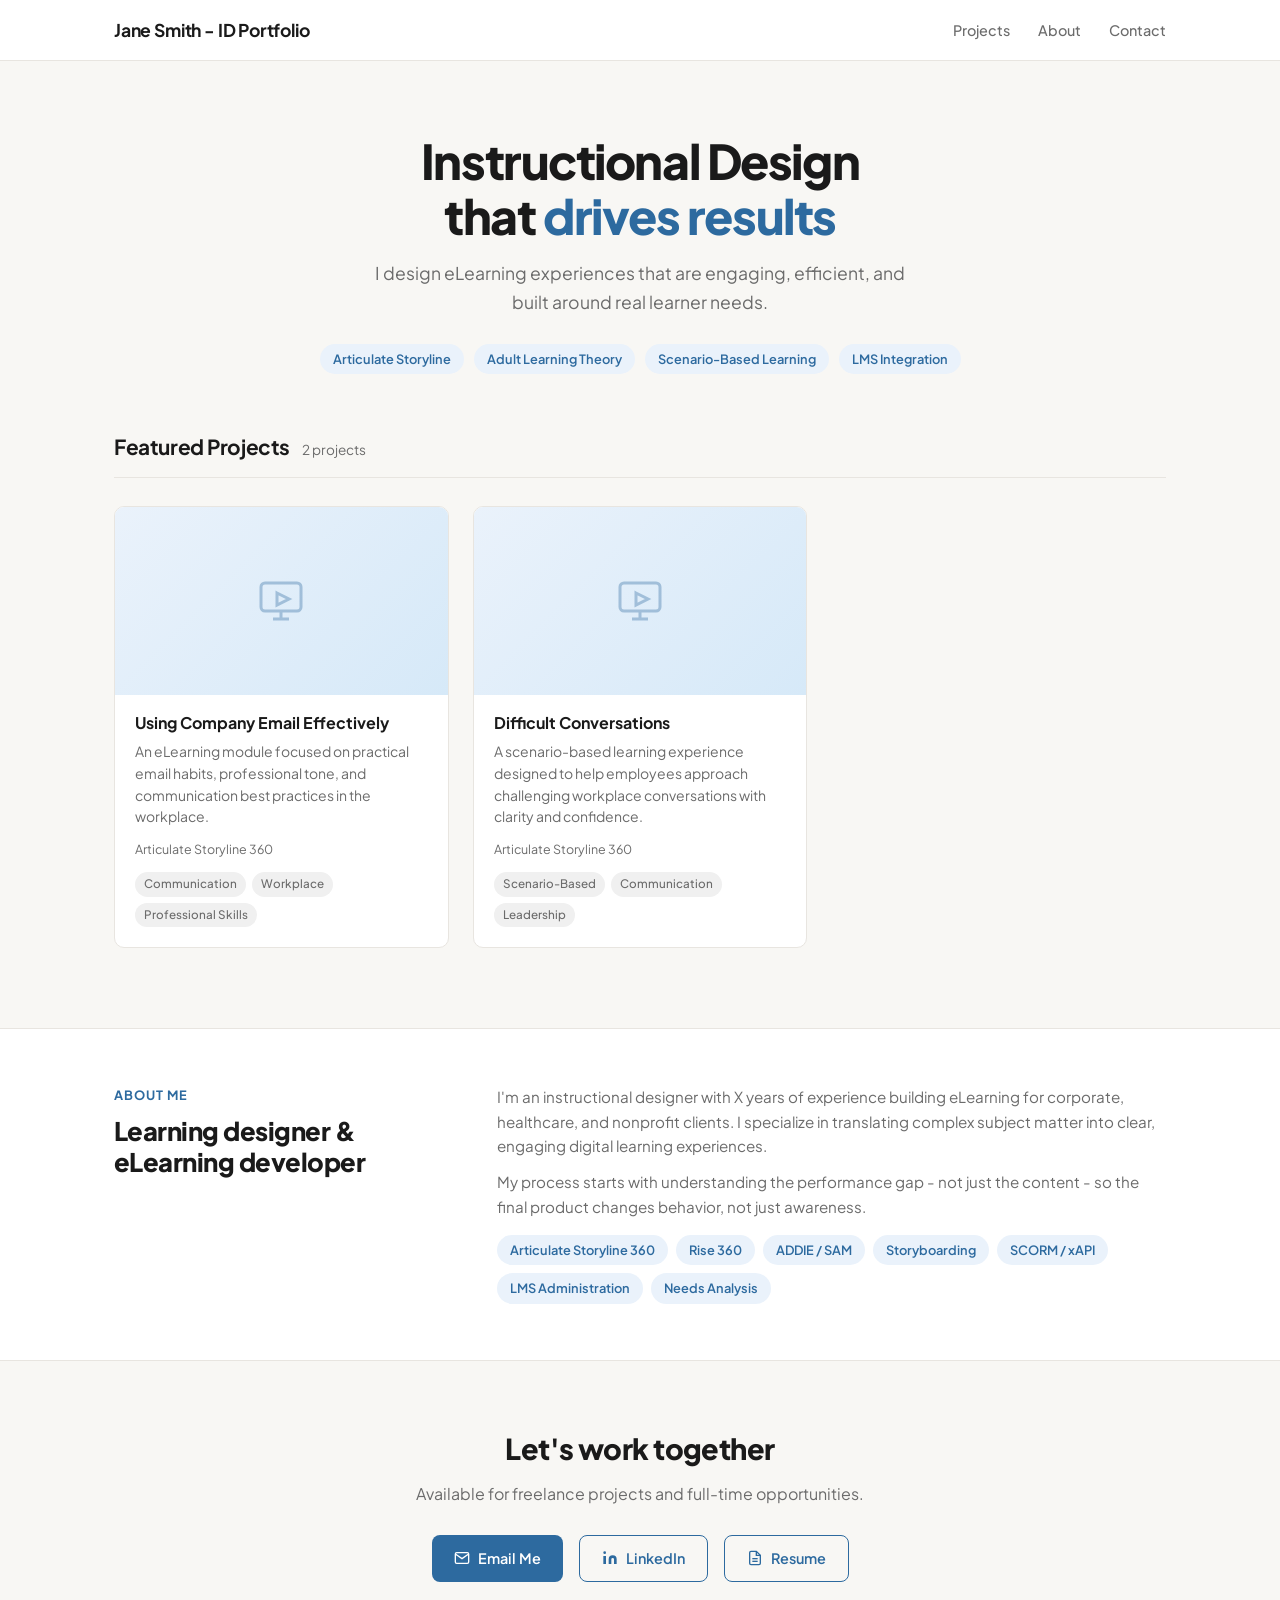
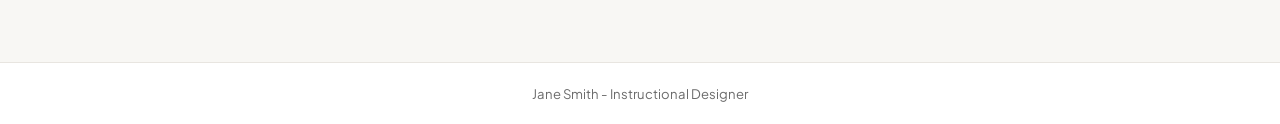
==== index.html @ 0b657733 "Initial portfolio site" ====
<!DOCTYPE html>
<html lang="en">
<head>
  <meta charset="UTF-8" />
  <meta name="viewport" content="width=device-width, initial-scale=1.0" />
  <title>ID Portfolio</title>
  <link rel="preconnect" href="https://fonts.googleapis.com" />
  <link rel="preconnect" href="https://fonts.gstatic.com" crossorigin />
  <link href="https://fonts.googleapis.com/css2?family=Plus+Jakarta+Sans:wght@400;500;600;700;800&display=swap" rel="stylesheet" />
  <link rel="stylesheet" href="style.css" />
</head>
<body>

  <!-- NAV -->
  <header>
    <nav class="container">
      <a href="index.html" class="nav-logo">Jane Smith - ID Portfolio</a>
      <ul class="nav-links">
        <li><a href="#projects">Projects</a></li>
        <li><a href="#about">About</a></li>
        <li><a href="#contact">Contact</a></li>
      </ul>
    </nav>
  </header>

  <!-- HERO -->
  <section class="hero">
    <div class="container">
      <h1>Instructional Design<br>that <span>drives results</span></h1>
      <p>I design eLearning experiences that are engaging, efficient, and built around real learner needs.</p>
      <div class="hero-tags">
        <span class="hero-tag">Articulate Storyline</span>
        <span class="hero-tag">Adult Learning Theory</span>
        <span class="hero-tag">Scenario-Based Learning</span>
        <span class="hero-tag">LMS Integration</span>
      </div>
    </div>
  </section>

  <!-- PROJECTS -->
  <section class="projects-section" id="projects">
    <div class="container">
      <div class="section-header">
        <h2>Featured Projects</h2>
        <span id="project-count"></span>
      </div>
      <div class="project-grid" id="project-grid">
        <!-- Cards injected by JS -->
      </div>
    </div>
  </section>

  <!-- ABOUT -->
  <section class="about-section" id="about">
    <div class="container">
      <div class="about-inner">
        <div>
          <p class="about-label">About Me</p>
          <h2>Learning designer & eLearning developer</h2>
        </div>
        <div class="about-body">
          <p>
            I'm an instructional designer with X years of experience building eLearning for
            corporate, healthcare, and nonprofit clients. I specialize in translating complex
            subject matter into clear, engaging digital learning experiences.
          </p>
          <p>
            My process starts with understanding the performance gap - not just the content -
            so the final product changes behavior, not just awareness.
          </p>
          <div class="about-skills">
            <span class="skill-chip">Articulate Storyline 360</span>
            <span class="skill-chip">Rise 360</span>
            <span class="skill-chip">ADDIE / SAM</span>
            <span class="skill-chip">Storyboarding</span>
            <span class="skill-chip">SCORM / xAPI</span>
            <span class="skill-chip">LMS Administration</span>
            <span class="skill-chip">Needs Analysis</span>
          </div>
        </div>
      </div>
    </div>
  </section>

  <!-- CONTACT -->
  <section class="contact-section" id="contact">
    <div class="container">
      <h2>Let's work together</h2>
      <p>Available for freelance projects and full-time opportunities.</p>
      <div class="contact-links">
        <a href="mailto:you@email.com" class="btn btn-primary">
          <!-- mail icon -->
          <svg width="16" height="16" fill="none" stroke="currentColor" stroke-width="2" viewBox="0 0 24 24">
            <path d="M4 4h16c1.1 0 2 .9 2 2v12c0 1.1-.9 2-2 2H4c-1.1 0-2-.9-2-2V6c0-1.1.9-2 2-2z"/>
            <polyline points="22,6 12,13 2,6"/>
          </svg>
          Email Me
        </a>
        <a href="https://linkedin.com/in/yourprofile" target="_blank" rel="noopener" class="btn btn-outline">
          <!-- linkedin icon -->
          <svg width="16" height="16" fill="currentColor" viewBox="0 0 24 24">
            <path d="M16 8a6 6 0 0 1 6 6v7h-4v-7a2 2 0 0 0-2-2 2 2 0 0 0-2 2v7h-4v-7a6 6 0 0 1 6-6z"/>
            <rect x="2" y="9" width="4" height="12"/><circle cx="4" cy="4" r="2"/>
          </svg>
          LinkedIn
        </a>
        <a href="resume.pdf" target="_blank" class="btn btn-outline">
          <!-- doc icon -->
          <svg width="16" height="16" fill="none" stroke="currentColor" stroke-width="2" viewBox="0 0 24 24">
            <path d="M14 2H6a2 2 0 0 0-2 2v16a2 2 0 0 0 2 2h12a2 2 0 0 0 2-2V8z"/>
            <polyline points="14,2 14,8 20,8"/>
            <line x1="16" y1="13" x2="8" y2="13"/>
            <line x1="16" y1="17" x2="8" y2="17"/>
          </svg>
          Resume
        </a>
      </div>
    </div>
  </section>

  <footer>
    <div class="container">
      <span id="footer-name">Jane Smith</span> - Instructional Designer
    </div>
  </footer>

  <script>
    // Load projects from projects.json and render cards
    async function loadProjects() {
      const grid = document.getElementById('project-grid');
      const countEl = document.getElementById('project-count');

      try {
        const res = await fetch('projects.json');
        if (!res.ok) throw new Error('Could not load projects.json');
        const projects = await res.json();

        countEl.textContent = `${projects.length} project${projects.length !== 1 ? 's' : ''}`;

        grid.innerHTML = projects.map(p => `
          <a class="project-card" href="project.html?id=${encodeURIComponent(p.id)}">
            <div class="project-card-thumb">
              ${p.thumbnail
                ? `<img src="${p.thumbnail}" alt="${p.title}" onerror="this.parentElement.innerHTML=thumbPlaceholder()" />`
                : thumbPlaceholderHTML()
              }
            </div>
            <div class="project-card-body">
              <div class="project-card-title">${p.title}</div>
              <div class="project-card-desc">${p.description}</div>
              <div class="project-card-meta">
                ${p.duration ? `<span>
                  <svg width="13" height="13" fill="none" stroke="currentColor" stroke-width="2" viewBox="0 0 24 24">
                    <circle cx="12" cy="12" r="10"/><polyline points="12,6 12,12 16,14"/>
                  </svg>
                  ${p.duration}
                </span>` : ''}
                ${p.tools ? `<span>${p.tools}</span>` : ''}
              </div>
              <div class="project-tags">
                ${(p.tags || []).map(t => `<span class="tag">${t}</span>`).join('')}
              </div>
            </div>
          </a>
        `).join('');
      } catch (e) {
        grid.innerHTML = `<div class="error-msg"><p>Could not load projects. Make sure you're running this on a web server.</p></div>`;
        console.error(e);
      }
    }

    function thumbPlaceholderHTML() {
      return `<div class="thumb-placeholder">
        <svg width="48" height="48" fill="none" stroke="#2d6a9f" stroke-width="1.5" viewBox="0 0 24 24">
          <rect x="2" y="3" width="20" height="14" rx="2"/>
          <path d="M8 21h8M12 17v4"/>
          <polygon points="10,8 16,11 10,14"/>
        </svg>
      </div>`;
    }

    loadProjects();
  </script>
</body>
</html>
---- style.css ----
/* ===========================
   Reset & Base
   =========================== */
*, *::before, *::after { box-sizing: border-box; margin: 0; padding: 0; }

:root {
  --bg: #f8f7f4;
  --surface: #ffffff;
  --border: #e8e5e0;
  --text: #1a1a1a;
  --text-muted: #6b6b6b;
  --accent: #2d6a9f;
  --accent-hover: #1f4f7a;
  --accent-light: #eaf2fb;
  --tag-bg: #f0f0f0;
  --radius: 10px;
  --shadow: 0 2px 12px rgba(0,0,0,0.08);
  --shadow-hover: 0 6px 24px rgba(0,0,0,0.13);
  --max-width: 1100px;
  --font: 'Plus Jakarta Sans', -apple-system, BlinkMacSystemFont, 'Segoe UI', sans-serif;
}

html { font-size: 16px; }

body {
  font-family: var(--font);
  background: var(--bg);
  color: var(--text);
  line-height: 1.6;
  min-height: 100vh;
}

a { color: var(--accent); text-decoration: none; }
a:hover { color: var(--accent-hover); }

img { display: block; max-width: 100%; }

/* ===========================
   Layout
   =========================== */
.container {
  max-width: var(--max-width);
  margin: 0 auto;
  padding: 0 24px;
}

/* ===========================
   Header / Nav
   =========================== */
header {
  background: var(--surface);
  border-bottom: 1px solid var(--border);
  position: sticky;
  top: 0;
  z-index: 100;
}

nav {
  display: flex;
  align-items: center;
  justify-content: space-between;
  height: 60px;
}

.nav-logo {
  font-weight: 700;
  font-size: 1.1rem;
  color: var(--text);
  letter-spacing: -0.01em;
}

.nav-links {
  display: flex;
  gap: 28px;
  list-style: none;
}

.nav-links a {
  color: var(--text-muted);
  font-size: 0.9rem;
  font-weight: 500;
  transition: color 0.2s;
}

.nav-links a:hover { color: var(--accent); }

/* ===========================
   Hero
   =========================== */
.hero {
  padding: 72px 0 56px;
  text-align: center;
}

.hero h1 {
  font-size: clamp(2rem, 5vw, 3rem);
  font-weight: 800;
  letter-spacing: -0.03em;
  line-height: 1.15;
  margin-bottom: 16px;
}

.hero h1 span { color: var(--accent); }

.hero p {
  font-size: 1.1rem;
  color: var(--text-muted);
  max-width: 540px;
  margin: 0 auto 28px;
}

.hero-tags {
  display: flex;
  gap: 10px;
  justify-content: center;
  flex-wrap: wrap;
}

.hero-tag {
  background: var(--accent-light);
  color: var(--accent);
  font-size: 0.8rem;
  font-weight: 600;
  padding: 5px 13px;
  border-radius: 99px;
}

/* ===========================
   Section Headers
   =========================== */
.section-header {
  display: flex;
  align-items: baseline;
  gap: 12px;
  margin-bottom: 28px;
  padding-bottom: 14px;
  border-bottom: 1px solid var(--border);
}

.section-header h2 {
  font-size: 1.3rem;
  font-weight: 700;
  letter-spacing: -0.02em;
}

.section-header span {
  font-size: 0.85rem;
  color: var(--text-muted);
}

/* ===========================
   Project Grid
   =========================== */
.projects-section { padding: 0 0 80px; }

.project-grid {
  display: grid;
  grid-template-columns: repeat(auto-fill, minmax(300px, 1fr));
  gap: 24px;
}

.project-card {
  background: var(--surface);
  border: 1px solid var(--border);
  border-radius: var(--radius);
  overflow: hidden;
  transition: box-shadow 0.2s, transform 0.2s;
  cursor: pointer;
  display: flex;
  flex-direction: column;
}

.project-card:hover {
  box-shadow: var(--shadow-hover);
  transform: translateY(-2px);
}

.project-card-thumb {
  aspect-ratio: 16/9;
  background: var(--accent-light);
  overflow: hidden;
  position: relative;
}

.project-card-thumb img {
  width: 100%;
  height: 100%;
  object-fit: cover;
  transition: transform 0.3s;
}

.project-card:hover .project-card-thumb img {
  transform: scale(1.03);
}

.thumb-placeholder {
  width: 100%;
  height: 100%;
  display: flex;
  align-items: center;
  justify-content: center;
  background: linear-gradient(135deg, var(--accent-light), #d6e9f8);
}

.thumb-placeholder svg {
  opacity: 0.35;
}

.project-card-body {
  padding: 18px 20px 20px;
  flex: 1;
  display: flex;
  flex-direction: column;
  gap: 8px;
}

.project-card-title {
  font-size: 1rem;
  font-weight: 700;
  color: var(--text);
  line-height: 1.3;
}

.project-card-desc {
  font-size: 0.875rem;
  color: var(--text-muted);
  line-height: 1.55;
  flex: 1;
}

.project-card-meta {
  display: flex;
  align-items: center;
  gap: 12px;
  font-size: 0.78rem;
  color: var(--text-muted);
  margin-top: 4px;
}

.project-card-meta span {
  display: flex;
  align-items: center;
  gap: 4px;
}

.project-tags {
  display: flex;
  flex-wrap: wrap;
  gap: 6px;
  margin-top: 4px;
}

.tag {
  background: var(--tag-bg);
  color: var(--text-muted);
  font-size: 0.73rem;
  font-weight: 500;
  padding: 3px 9px;
  border-radius: 99px;
}

/* ===========================
   About Section
   =========================== */
.about-section {
  background: var(--surface);
  border-top: 1px solid var(--border);
  border-bottom: 1px solid var(--border);
  padding: 56px 0;
  margin-bottom: 0;
}

.about-inner {
  display: grid;
  grid-template-columns: 1fr 2fr;
  gap: 48px;
  align-items: start;
}

.about-label {
  font-size: 0.8rem;
  font-weight: 700;
  text-transform: uppercase;
  letter-spacing: 0.08em;
  color: var(--accent);
  margin-bottom: 10px;
}

.about-inner h2 {
  font-size: 1.6rem;
  font-weight: 800;
  letter-spacing: -0.02em;
  line-height: 1.2;
}

.about-body p {
  color: var(--text-muted);
  margin-bottom: 12px;
  font-size: 0.95rem;
}

.about-skills {
  display: flex;
  flex-wrap: wrap;
  gap: 8px;
  margin-top: 16px;
}

.skill-chip {
  background: var(--accent-light);
  color: var(--accent);
  font-size: 0.8rem;
  font-weight: 600;
  padding: 5px 13px;
  border-radius: 99px;
}

/* ===========================
   Contact Section
   =========================== */
.contact-section {
  padding: 64px 0 80px;
  text-align: center;
}

.contact-section h2 {
  font-size: 1.8rem;
  font-weight: 800;
  letter-spacing: -0.02em;
  margin-bottom: 10px;
}

.contact-section p {
  color: var(--text-muted);
  margin-bottom: 28px;
}

.contact-links {
  display: flex;
  gap: 16px;
  justify-content: center;
  flex-wrap: wrap;
}

.btn {
  display: inline-flex;
  align-items: center;
  gap: 8px;
  font-size: 0.9rem;
  font-weight: 600;
  padding: 11px 22px;
  border-radius: 8px;
  transition: background 0.2s, color 0.2s, box-shadow 0.2s;
}

.btn-primary {
  background: var(--accent);
  color: #fff;
}

.btn-primary:hover {
  background: var(--accent-hover);
  color: #fff;
  box-shadow: 0 4px 14px rgba(45,106,159,0.3);
}

.btn-outline {
  background: transparent;
  color: var(--accent);
  border: 1.5px solid var(--accent);
}

.btn-outline:hover {
  background: var(--accent-light);
}

/* ===========================
   Footer
   =========================== */
footer {
  background: var(--surface);
  border-top: 1px solid var(--border);
  padding: 20px 0;
  text-align: center;
  font-size: 0.82rem;
  color: var(--text-muted);
}

/* ===========================
   Project Page
   =========================== */
.project-page-header {
  padding: 40px 0 0;
}

.back-link {
  display: inline-flex;
  align-items: center;
  gap: 6px;
  font-size: 0.875rem;
  color: var(--text-muted);
  font-weight: 500;
  margin-bottom: 24px;
  transition: color 0.2s;
}

.back-link:hover { color: var(--accent); }

.project-page-meta {
  margin-bottom: 28px;
}

.project-page-meta h1 {
  font-size: clamp(1.5rem, 4vw, 2.2rem);
  font-weight: 800;
  letter-spacing: -0.02em;
  margin-bottom: 10px;
}

.project-page-meta p {
  color: var(--text-muted);
  font-size: 1rem;
  max-width: 640px;
  margin-bottom: 14px;
}

.project-info-row {
  display: flex;
  flex-wrap: wrap;
  gap: 20px;
  font-size: 0.85rem;
  color: var(--text-muted);
  padding: 14px 0;
  border-top: 1px solid var(--border);
  border-bottom: 1px solid var(--border);
  margin-bottom: 28px;
}

.project-info-row strong { color: var(--text); }

/* ===========================
   Storyline Embed
   =========================== */
.storyline-wrap {
  background: #000;
  border-radius: var(--radius);
  overflow: hidden;
  box-shadow: var(--shadow);
  margin-bottom: 40px;
  position: relative;
}

.storyline-wrap iframe {
  width: 100%;
  border: none;
  display: block;
}

.storyline-wrap.loading::after {
  content: 'Loading module...';
  position: absolute;
  inset: 0;
  display: flex;
  align-items: center;
  justify-content: center;
  color: #888;
  font-size: 0.9rem;
  background: #f0f0f0;
}

/* ===========================
   Error / Loading States
   =========================== */
.error-msg {
  padding: 40px;
  text-align: center;
  color: var(--text-muted);
}

.error-msg h2 { margin-bottom: 8px; font-size: 1.2rem; }

/* ===========================
   Responsive
   =========================== */
@media (max-width: 700px) {
  .about-inner { grid-template-columns: 1fr; gap: 24px; }
  .project-grid { grid-template-columns: 1fr; }
  nav { gap: 16px; }
  .nav-links { gap: 16px; }
}
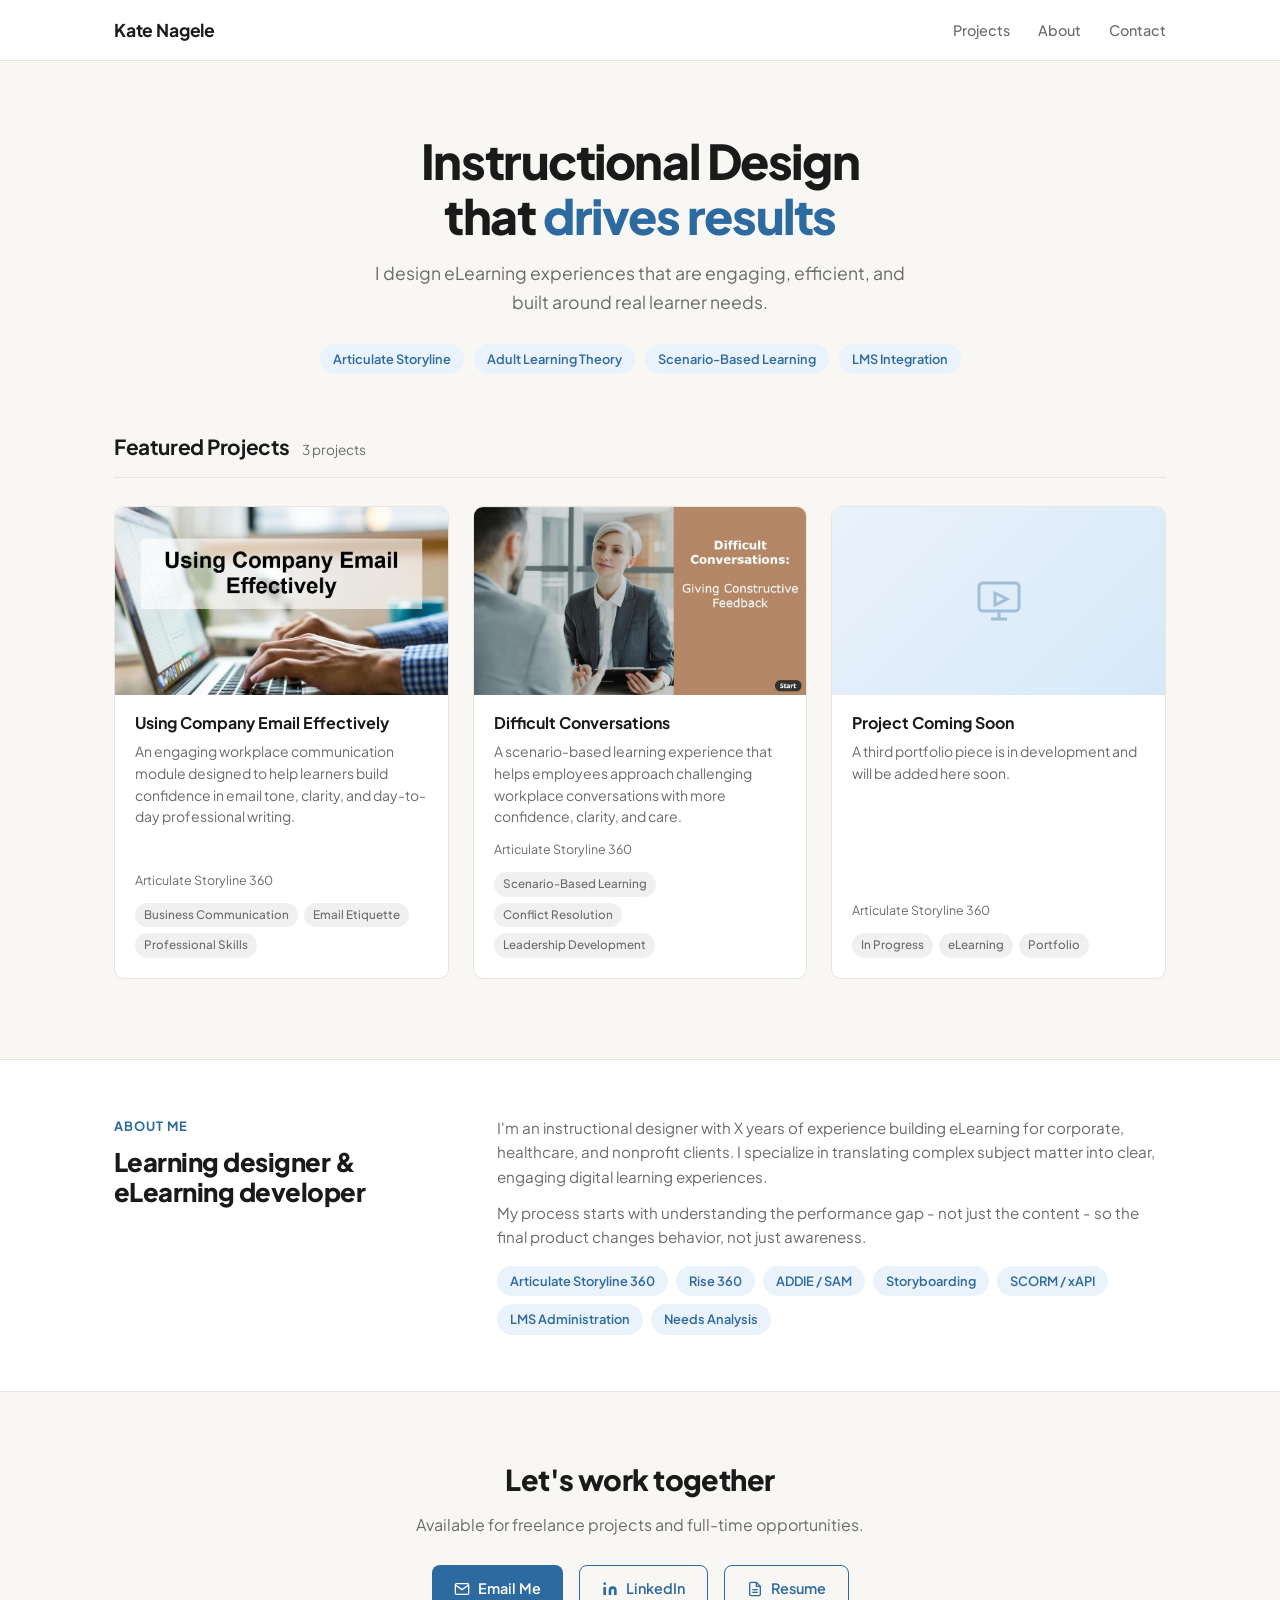
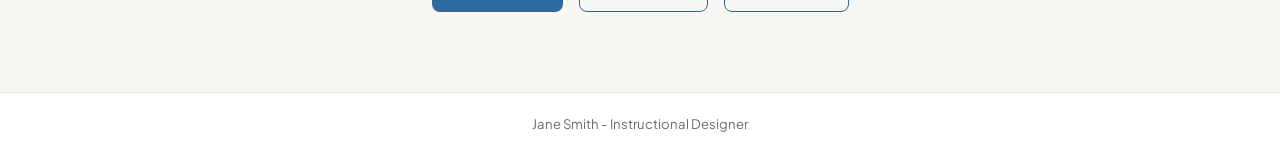
==== commit 2c5ee164: "Update portfolio projects and styling" ====
--- a/index.html
+++ b/index.html
@@ -14,7 +14,7 @@
   <!-- NAV -->
   <header>
     <nav class="container">
-      <a href="index.html" class="nav-logo">Jane Smith - ID Portfolio</a>
+      <a href="index.html" class="nav-logo">Kate Nagele</a>
       <ul class="nav-links">
         <li><a href="#projects">Projects</a></li>
         <li><a href="#about">About</a></li>
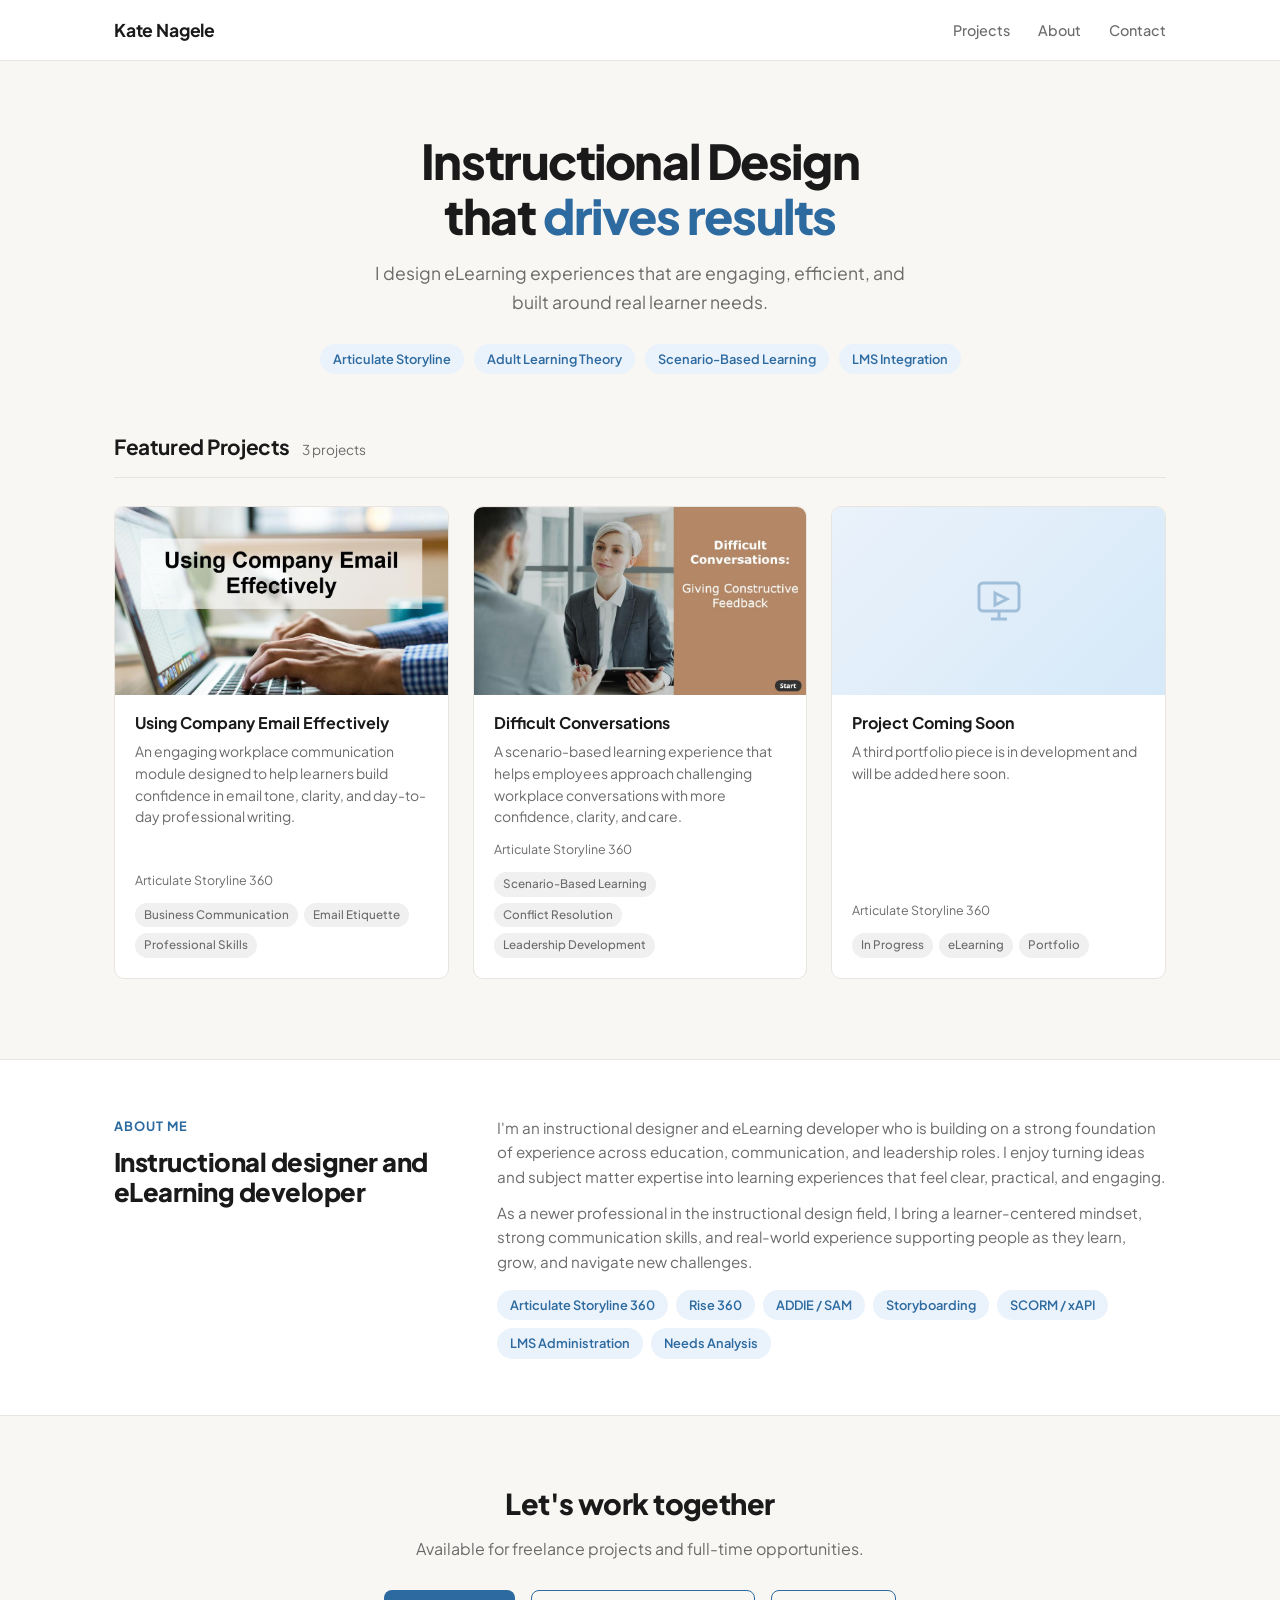
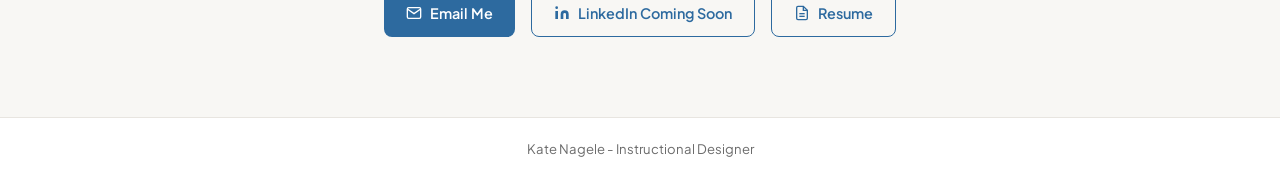
==== commit 0db2eb3d: "Polish portfolio branding and about content" ====
--- a/index.html
+++ b/index.html
@@ -3,7 +3,7 @@
 <head>
   <meta charset="UTF-8" />
   <meta name="viewport" content="width=device-width, initial-scale=1.0" />
-  <title>ID Portfolio</title>
+  <title>Kate Nagele | Instructional Design Portfolio</title>
   <link rel="preconnect" href="https://fonts.googleapis.com" />
   <link rel="preconnect" href="https://fonts.gstatic.com" crossorigin />
   <link href="https://fonts.googleapis.com/css2?family=Plus+Jakarta+Sans:wght@400;500;600;700;800&display=swap" rel="stylesheet" />
@@ -56,17 +56,19 @@
       <div class="about-inner">
         <div>
           <p class="about-label">About Me</p>
-          <h2>Learning designer & eLearning developer</h2>
+          <h2>Instructional designer and eLearning developer</h2>
         </div>
         <div class="about-body">
           <p>
-            I'm an instructional designer with X years of experience building eLearning for
-            corporate, healthcare, and nonprofit clients. I specialize in translating complex
-            subject matter into clear, engaging digital learning experiences.
+            I'm an instructional designer and eLearning developer who is building on a strong
+            foundation of experience across education, communication, and leadership roles. I
+            enjoy turning ideas and subject matter expertise into learning experiences that feel
+            clear, practical, and engaging.
           </p>
           <p>
-            My process starts with understanding the performance gap - not just the content -
-            so the final product changes behavior, not just awareness.
+            As a newer professional in the instructional design field, I bring a learner-centered
+            mindset, strong communication skills, and real-world experience supporting people as
+            they learn, grow, and navigate new challenges.
           </p>
           <div class="about-skills">
             <span class="skill-chip">Articulate Storyline 360</span>
@@ -88,7 +90,7 @@
       <h2>Let's work together</h2>
       <p>Available for freelance projects and full-time opportunities.</p>
       <div class="contact-links">
-        <a href="mailto:you@email.com" class="btn btn-primary">
+        <a href="mailto:katenagele@gmail.com" class="btn btn-primary">
           <!-- mail icon -->
           <svg width="16" height="16" fill="none" stroke="currentColor" stroke-width="2" viewBox="0 0 24 24">
             <path d="M4 4h16c1.1 0 2 .9 2 2v12c0 1.1-.9 2-2 2H4c-1.1 0-2-.9-2-2V6c0-1.1.9-2 2-2z"/>
@@ -96,13 +98,13 @@
           </svg>
           Email Me
         </a>
-        <a href="https://linkedin.com/in/yourprofile" target="_blank" rel="noopener" class="btn btn-outline">
+        <a href="#" class="btn btn-outline" aria-disabled="true">
           <!-- linkedin icon -->
           <svg width="16" height="16" fill="currentColor" viewBox="0 0 24 24">
             <path d="M16 8a6 6 0 0 1 6 6v7h-4v-7a2 2 0 0 0-2-2 2 2 0 0 0-2 2v7h-4v-7a6 6 0 0 1 6-6z"/>
             <rect x="2" y="9" width="4" height="12"/><circle cx="4" cy="4" r="2"/>
           </svg>
-          LinkedIn
+          LinkedIn Coming Soon
         </a>
         <a href="resume.pdf" target="_blank" class="btn btn-outline">
           <!-- doc icon -->
@@ -120,7 +122,7 @@
 
   <footer>
     <div class="container">
-      <span id="footer-name">Jane Smith</span> - Instructional Designer
+      <span id="footer-name">Kate Nagele</span> - Instructional Designer
     </div>
   </footer>
 
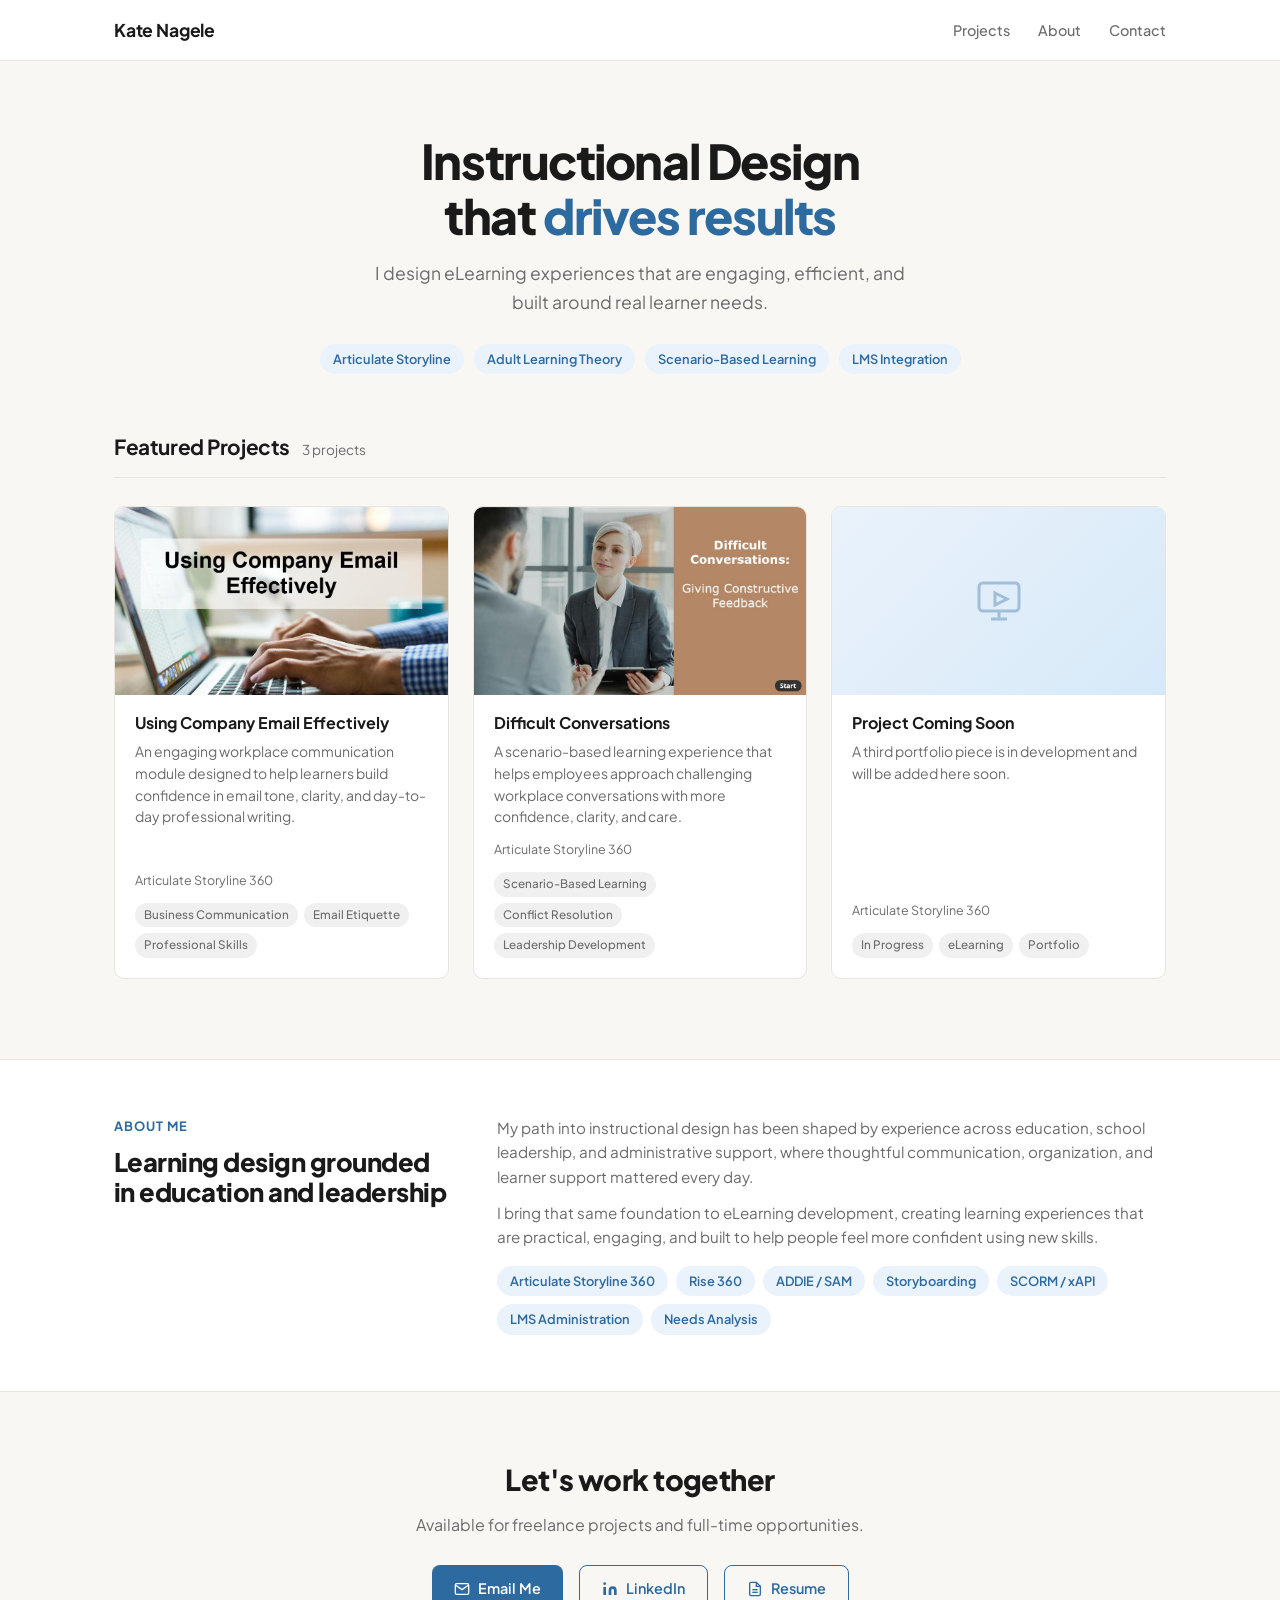
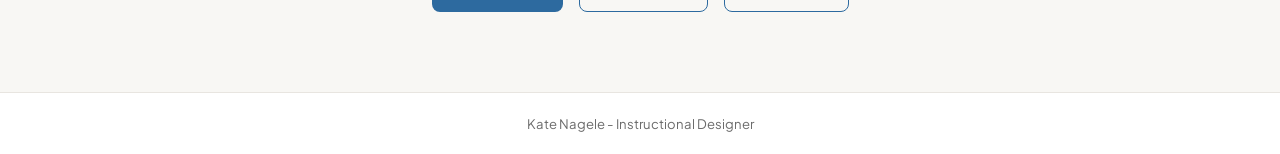
==== commit 9648bf72: "Refine about section and profile links" ====
--- a/index.html
+++ b/index.html
@@ -56,19 +56,18 @@
       <div class="about-inner">
         <div>
           <p class="about-label">About Me</p>
-          <h2>Instructional designer and eLearning developer</h2>
+          <h2>Learning design grounded in education and leadership</h2>
         </div>
         <div class="about-body">
           <p>
-            I'm an instructional designer and eLearning developer who is building on a strong
-            foundation of experience across education, communication, and leadership roles. I
-            enjoy turning ideas and subject matter expertise into learning experiences that feel
-            clear, practical, and engaging.
+            My path into instructional design has been shaped by experience across education,
+            school leadership, and administrative support, where thoughtful communication,
+            organization, and learner support mattered every day.
           </p>
           <p>
-            As a newer professional in the instructional design field, I bring a learner-centered
-            mindset, strong communication skills, and real-world experience supporting people as
-            they learn, grow, and navigate new challenges.
+            I bring that same foundation to eLearning development, creating learning experiences
+            that are practical, engaging, and built to help people feel more confident using new
+            skills.
           </p>
           <div class="about-skills">
             <span class="skill-chip">Articulate Storyline 360</span>
@@ -98,13 +97,13 @@
           </svg>
           Email Me
         </a>
-        <a href="#" class="btn btn-outline" aria-disabled="true">
+        <a href="https://www.linkedin.com/in/kate-n-42b90537/" target="_blank" rel="noopener" class="btn btn-outline">
           <!-- linkedin icon -->
           <svg width="16" height="16" fill="currentColor" viewBox="0 0 24 24">
             <path d="M16 8a6 6 0 0 1 6 6v7h-4v-7a2 2 0 0 0-2-2 2 2 0 0 0-2 2v7h-4v-7a6 6 0 0 1 6-6z"/>
             <rect x="2" y="9" width="4" height="12"/><circle cx="4" cy="4" r="2"/>
           </svg>
-          LinkedIn Coming Soon
+          LinkedIn
         </a>
         <a href="resume.pdf" target="_blank" class="btn btn-outline">
           <!-- doc icon -->
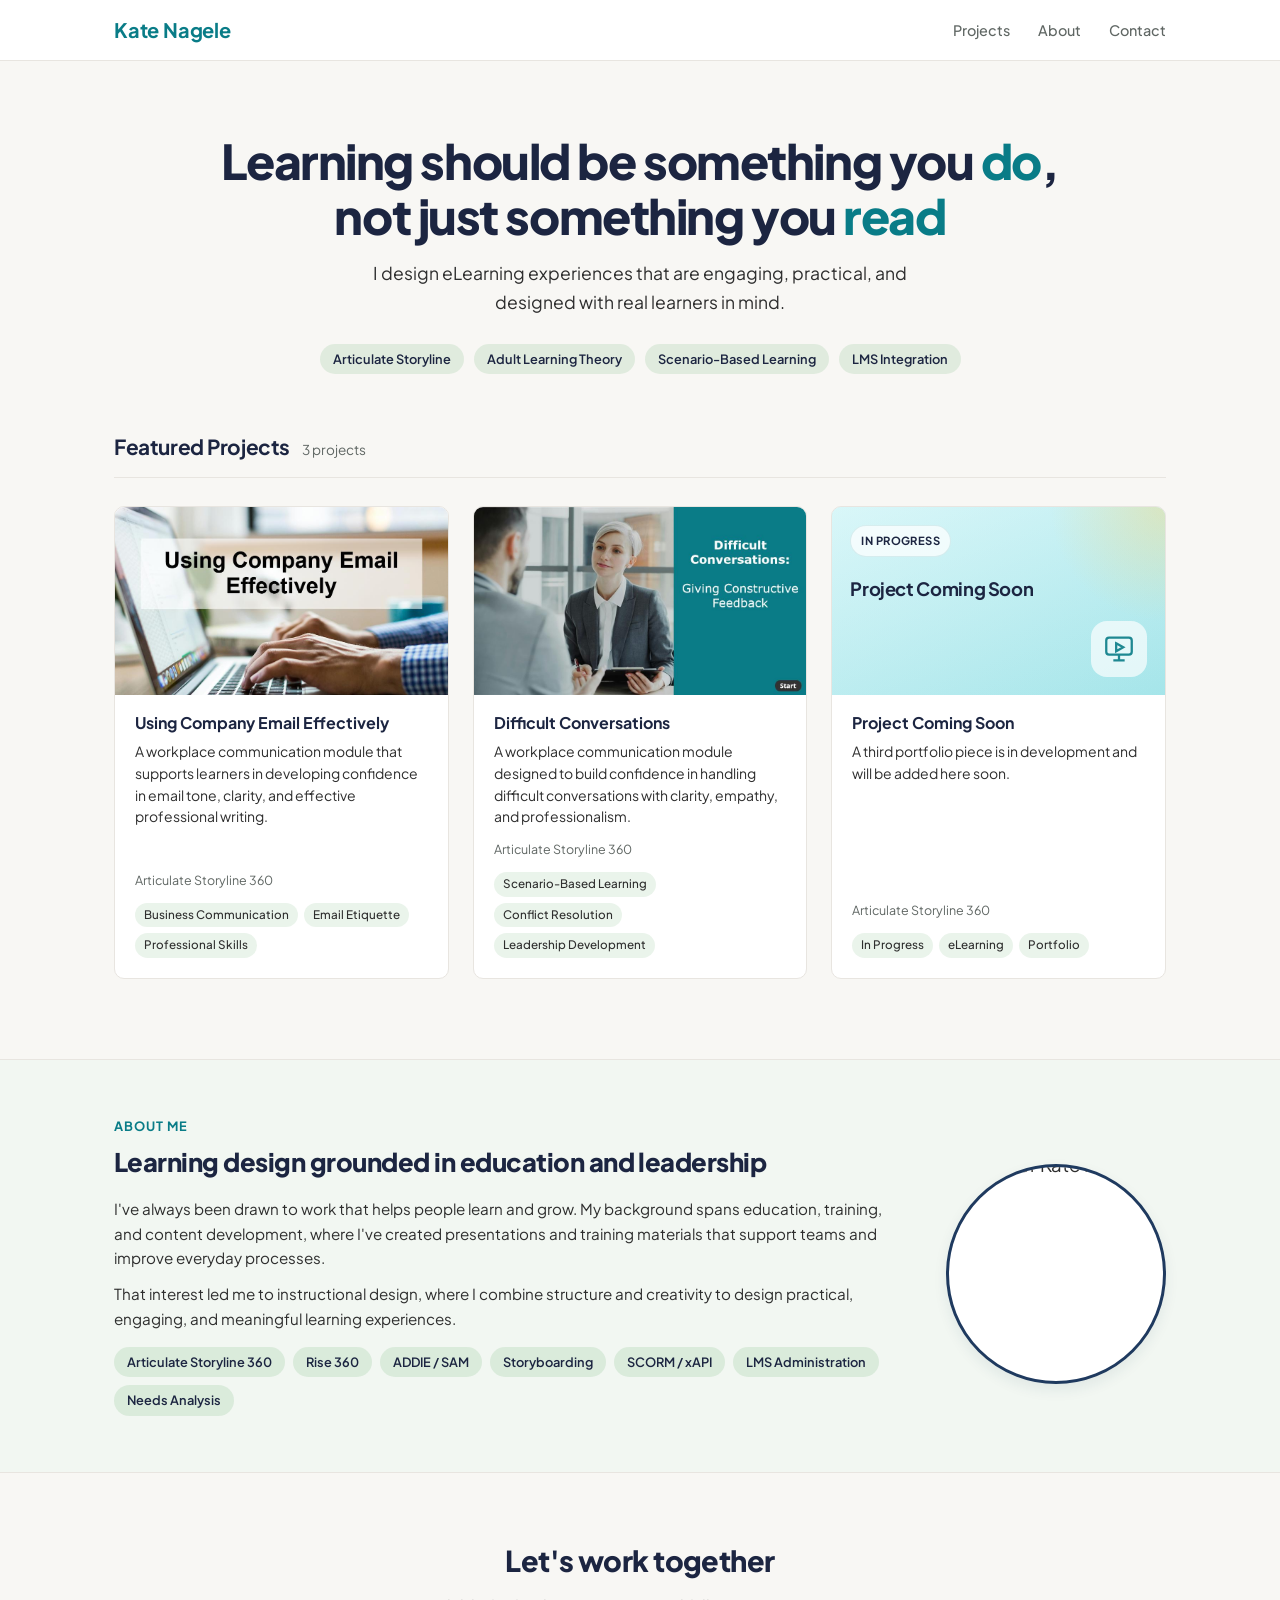
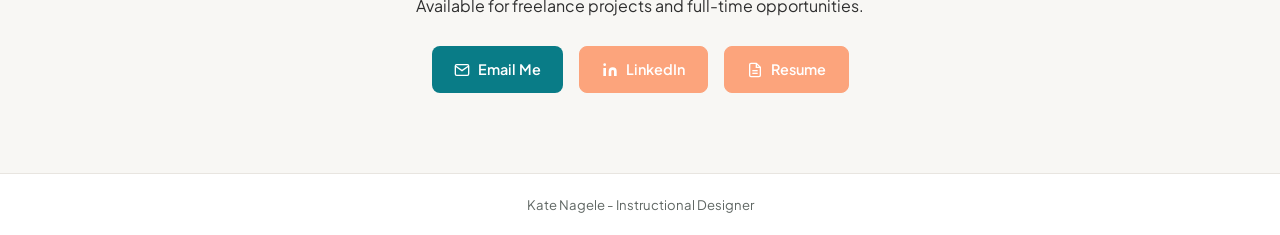
==== commit 61865651: "Refine about section and update email project publish" ====
--- a/index.html
+++ b/index.html
@@ -26,8 +26,8 @@
   <!-- HERO -->
   <section class="hero">
     <div class="container">
-      <h1>Instructional Design<br>that <span>drives results</span></h1>
-      <p>I design eLearning experiences that are engaging, efficient, and built around real learner needs.</p>
+      <h1>Learning should be something you <span>do</span>,<br>not just something you <span>read</span></h1>
+      <p>I design eLearning experiences that are engaging, practical, and designed with real learners in mind.</p>
       <div class="hero-tags">
         <span class="hero-tag">Articulate Storyline</span>
         <span class="hero-tag">Adult Learning Theory</span>
@@ -54,29 +54,33 @@
   <section class="about-section" id="about">
     <div class="container">
       <div class="about-inner">
-        <div>
+        <div class="about-copy">
           <p class="about-label">About Me</p>
           <h2>Learning design grounded in education and leadership</h2>
+          <div class="about-body">
+            <p>
+              I've always been drawn to work that helps people learn and grow. My background spans
+              education, training, and content development, where I've created presentations and
+              training materials that support teams and improve everyday processes.
+            </p>
+            <p>
+              That interest led me to instructional design, where I combine structure and
+              creativity to design practical, engaging, and meaningful learning experiences.
+            </p>
+            <div class="about-skills">
+              <span class="skill-chip">Articulate Storyline 360</span>
+              <span class="skill-chip">Rise 360</span>
+              <span class="skill-chip">ADDIE / SAM</span>
+              <span class="skill-chip">Storyboarding</span>
+              <span class="skill-chip">SCORM / xAPI</span>
+              <span class="skill-chip">LMS Administration</span>
+              <span class="skill-chip">Needs Analysis</span>
+            </div>
+          </div>
         </div>
-        <div class="about-body">
-          <p>
-            My path into instructional design has been shaped by experience across education,
-            school leadership, and administrative support, where thoughtful communication,
-            organization, and learner support mattered every day.
-          </p>
-          <p>
-            I bring that same foundation to eLearning development, creating learning experiences
-            that are practical, engaging, and built to help people feel more confident using new
-            skills.
-          </p>
-          <div class="about-skills">
-            <span class="skill-chip">Articulate Storyline 360</span>
-            <span class="skill-chip">Rise 360</span>
-            <span class="skill-chip">ADDIE / SAM</span>
-            <span class="skill-chip">Storyboarding</span>
-            <span class="skill-chip">SCORM / xAPI</span>
-            <span class="skill-chip">LMS Administration</span>
-            <span class="skill-chip">Needs Analysis</span>
+        <div class="about-media">
+          <div class="about-headshot-frame">
+            <img src="assets/about-headshot.svg" alt="Portrait of Kate Nagele" class="about-headshot" />
           </div>
         </div>
       </div>
@@ -105,7 +109,7 @@
           </svg>
           LinkedIn
         </a>
-        <a href="resume.pdf" target="_blank" class="btn btn-outline">
+        <a href="Kate%20Nagele_Resume_Spring2026.pdf" target="_blank" rel="noopener noreferrer" class="btn btn-outline">
           <!-- doc icon -->
           <svg width="16" height="16" fill="none" stroke="currentColor" stroke-width="2" viewBox="0 0 24 24">
             <path d="M14 2H6a2 2 0 0 0-2 2v16a2 2 0 0 0 2 2h12a2 2 0 0 0 2-2V8z"/>
@@ -141,10 +145,7 @@
         grid.innerHTML = projects.map(p => `
           <a class="project-card" href="project.html?id=${encodeURIComponent(p.id)}">
             <div class="project-card-thumb">
-              ${p.thumbnail
-                ? `<img src="${p.thumbnail}" alt="${p.title}" onerror="this.parentElement.innerHTML=thumbPlaceholder()" />`
-                : thumbPlaceholderHTML()
-              }
+              ${renderProjectThumb(p)}
             </div>
             <div class="project-card-body">
               <div class="project-card-title">${p.title}</div>
@@ -170,14 +171,44 @@
       }
     }
 
-    function thumbPlaceholderHTML() {
+    function renderProjectThumb(project) {
+      const category = (project.tags && project.tags[0]) || 'Interactive Module';
+
+      if (!project.thumbnail) {
+        return thumbPlaceholderHTML(project.title, category);
+      }
+
+      return `<img
+        src="${project.thumbnail}"
+        alt="${project.title}"
+        data-title="${escapeAttr(project.title)}"
+        data-category="${escapeAttr(category)}"
+        onerror="this.onerror=null; this.parentElement.innerHTML = thumbPlaceholderHTML(this.dataset.title, this.dataset.category)"
+      />`;
+    }
+
+    function thumbPlaceholderHTML(title = 'Interactive Module', category = 'eLearning') {
       return `<div class="thumb-placeholder">
-        <svg width="48" height="48" fill="none" stroke="#2d6a9f" stroke-width="1.5" viewBox="0 0 24 24">
-          <rect x="2" y="3" width="20" height="14" rx="2"/>
-          <path d="M8 21h8M12 17v4"/>
-          <polygon points="10,8 16,11 10,14"/>
-        </svg>
+        <div class="thumb-placeholder-inner">
+          <span class="thumb-badge">${category}</span>
+          <h3 class="thumb-title">${title}</h3>
+          <div class="thumb-icon" aria-hidden="true">
+            <svg width="34" height="34" fill="none" stroke="currentColor" stroke-width="1.6" viewBox="0 0 24 24">
+              <rect x="3" y="4" width="18" height="12" rx="2"/>
+              <path d="M8 20h8M12 16v4"/>
+              <polygon points="10,8 15,10.8 10,13.6"/>
+            </svg>
+          </div>
+        </div>
       </div>`;
+    }
+
+    function escapeAttr(value) {
+      return String(value)
+        .replace(/&/g, '&amp;')
+        .replace(/"/g, '&quot;')
+        .replace(/</g, '&lt;')
+        .replace(/>/g, '&gt;');
     }
 
     loadProjects();
--- a/style.css
+++ b/style.css
@@ -4,15 +4,23 @@
 *, *::before, *::after { box-sizing: border-box; margin: 0; padding: 0; }
 
 :root {
-  --bg: #f8f7f4;
+  --bg: #F8F7F4;
+  --surface-tint: #f2f7f2;
   --surface: #ffffff;
   --border: #e8e5e0;
-  --text: #1a1a1a;
-  --text-muted: #6b6b6b;
-  --accent: #2d6a9f;
-  --accent-hover: #1f4f7a;
-  --accent-light: #eaf2fb;
-  --tag-bg: #f0f0f0;
+  --heading: #1C2541;
+  --text: #2E2E2E;
+  --text-body: #2E2E2E;
+  --text-muted: #5f6663;
+  --accent: #097C87;
+  --accent-hover: #07646d;
+  --accent-light: rgba(35, 206, 217, 0.16);
+  --accent-bright: #23CED9;
+  --accent-secondary: #FCA47C;
+  --accent-secondary-hover: #ee8f62;
+  --sage: #A1CCA6;
+  --yellow: #F9D779;
+  --tag-bg: rgba(161, 204, 166, 0.22);
   --radius: 10px;
   --shadow: 0 2px 12px rgba(0,0,0,0.08);
   --shadow-hover: 0 6px 24px rgba(0,0,0,0.13);
@@ -25,7 +33,7 @@
 body {
   font-family: var(--font);
   background: var(--bg);
-  color: var(--text);
+  color: var(--text-body);
   line-height: 1.6;
   min-height: 100vh;
 }
@@ -64,8 +72,8 @@
 
 .nav-logo {
   font-weight: 700;
-  font-size: 1.1rem;
-  color: var(--text);
+  font-size: 1.25rem;
+  color: var(--accent);
   letter-spacing: -0.01em;
 }
 
@@ -98,13 +106,14 @@
   letter-spacing: -0.03em;
   line-height: 1.15;
   margin-bottom: 16px;
+  color: var(--heading);
 }
 
 .hero h1 span { color: var(--accent); }
 
 .hero p {
   font-size: 1.1rem;
-  color: var(--text-muted);
+  color: var(--text-body);
   max-width: 540px;
   margin: 0 auto 28px;
 }
@@ -117,8 +126,8 @@
 }
 
 .hero-tag {
-  background: var(--accent-light);
-  color: var(--accent);
+  background: rgba(161, 204, 166, 0.28);
+  color: var(--heading);
   font-size: 0.8rem;
   font-weight: 600;
   padding: 5px 13px;
@@ -141,6 +150,7 @@
   font-size: 1.3rem;
   font-weight: 700;
   letter-spacing: -0.02em;
+  color: var(--heading);
 }
 
 .section-header span {
@@ -197,13 +207,60 @@
   width: 100%;
   height: 100%;
   display: flex;
+  align-items: stretch;
+  justify-content: stretch;
+  background: linear-gradient(135deg, var(--accent-light), rgba(35, 206, 217, 0.22));
+  color: var(--accent-bright);
+}
+
+.thumb-placeholder-inner {
+  width: 100%;
+  height: 100%;
+  display: flex;
+  flex-direction: column;
+  justify-content: space-between;
+  padding: 18px;
+  background:
+    radial-gradient(circle at top right, rgba(249, 215, 121, 0.4), transparent 30%),
+    linear-gradient(160deg, rgba(255, 255, 255, 0.42), rgba(9, 124, 135, 0.08));
+}
+
+.thumb-badge {
+  align-self: flex-start;
+  background: rgba(255, 255, 255, 0.72);
+  color: var(--heading);
+  border: 1px solid rgba(9, 124, 135, 0.12);
+  border-radius: 999px;
+  font-size: 0.7rem;
+  font-weight: 700;
+  letter-spacing: 0.04em;
+  padding: 6px 10px;
+  text-transform: uppercase;
+}
+
+.thumb-title {
+  max-width: 15ch;
+  color: var(--heading);
+  font-size: 1.15rem;
+  font-weight: 700;
+  line-height: 1.15;
+  letter-spacing: -0.02em;
+}
+
+.thumb-icon {
+  align-self: flex-end;
+  width: 56px;
+  height: 56px;
+  display: flex;
   align-items: center;
   justify-content: center;
-  background: linear-gradient(135deg, var(--accent-light), #d6e9f8);
+  border-radius: 16px;
+  background: rgba(255, 255, 255, 0.68);
+  color: var(--accent);
 }
 
 .thumb-placeholder svg {
-  opacity: 0.35;
+  opacity: 0.9;
 }
 
 .project-card-body {
@@ -217,13 +274,13 @@
 .project-card-title {
   font-size: 1rem;
   font-weight: 700;
-  color: var(--text);
+  color: var(--heading);
   line-height: 1.3;
 }
 
 .project-card-desc {
   font-size: 0.875rem;
-  color: var(--text-muted);
+  color: var(--text-body);
   line-height: 1.55;
   flex: 1;
 }
@@ -252,7 +309,7 @@
 
 .tag {
   background: var(--tag-bg);
-  color: var(--text-muted);
+  color: var(--text);
   font-size: 0.73rem;
   font-weight: 500;
   padding: 3px 9px;
@@ -263,7 +320,7 @@
    About Section
    =========================== */
 .about-section {
-  background: var(--surface);
+  background: var(--surface-tint);
   border-top: 1px solid var(--border);
   border-bottom: 1px solid var(--border);
   padding: 56px 0;
@@ -272,9 +329,13 @@
 
 .about-inner {
   display: grid;
-  grid-template-columns: 1fr 2fr;
-  gap: 48px;
+  grid-template-columns: minmax(0, 1fr) 220px;
+  gap: 40px;
   align-items: start;
+}
+
+.about-copy {
+  max-width: 70ch;
 }
 
 .about-label {
@@ -291,12 +352,39 @@
   font-weight: 800;
   letter-spacing: -0.02em;
   line-height: 1.2;
+  color: var(--heading);
+  margin-bottom: 20px;
 }
 
 .about-body p {
-  color: var(--text-muted);
+  color: var(--text-body);
   margin-bottom: 12px;
   font-size: 0.95rem;
+}
+
+.about-media {
+  align-self: start;
+  padding-top: 3rem;
+}
+
+.about-headshot-frame {
+  width: 220px;
+  height: 220px;
+  border-radius: 50%;
+  overflow: hidden;
+  border: 3px solid #1F3A5F;
+  box-shadow: 0 6px 14px rgba(31, 58, 95, 0.08);
+  background: #fff;
+}
+
+.about-headshot {
+  width: 100%;
+  height: 100%;
+  object-fit: cover;
+  object-position: center 24%;
+  transform: scale(1.16);
+  transform-origin: center;
+  display: block;
 }
 
 .about-skills {
@@ -307,8 +395,8 @@
 }
 
 .skill-chip {
-  background: var(--accent-light);
-  color: var(--accent);
+  background: rgba(161, 204, 166, 0.3);
+  color: var(--heading);
   font-size: 0.8rem;
   font-weight: 600;
   padding: 5px 13px;
@@ -328,10 +416,11 @@
   font-weight: 800;
   letter-spacing: -0.02em;
   margin-bottom: 10px;
+  color: var(--heading);
 }
 
 .contact-section p {
-  color: var(--text-muted);
+  color: var(--text-body);
   margin-bottom: 28px;
 }
 
@@ -365,13 +454,14 @@
 }
 
 .btn-outline {
-  background: transparent;
-  color: var(--accent);
-  border: 1.5px solid var(--accent);
+  background: var(--accent-secondary);
+  color: #fff;
+  border: 1.5px solid var(--accent-secondary);
 }
 
 .btn-outline:hover {
-  background: var(--accent-light);
+  background: var(--accent-secondary-hover);
+  color: #fff;
 }
 
 /* ===========================
@@ -415,10 +505,11 @@
   font-weight: 800;
   letter-spacing: -0.02em;
   margin-bottom: 10px;
+  color: var(--heading);
 }
 
 .project-page-meta p {
-  color: var(--text-muted);
+  color: var(--text-body);
   font-size: 1rem;
   max-width: 640px;
   margin-bottom: 14px;
@@ -484,6 +575,15 @@
    =========================== */
 @media (max-width: 700px) {
   .about-inner { grid-template-columns: 1fr; gap: 24px; }
+  .about-copy { max-width: none; }
+  .about-media {
+    padding-top: 0;
+    justify-self: start;
+  }
+  .about-headshot-frame {
+    width: 200px;
+    height: 200px;
+  }
   .project-grid { grid-template-columns: 1fr; }
   nav { gap: 16px; }
   .nav-links { gap: 16px; }
